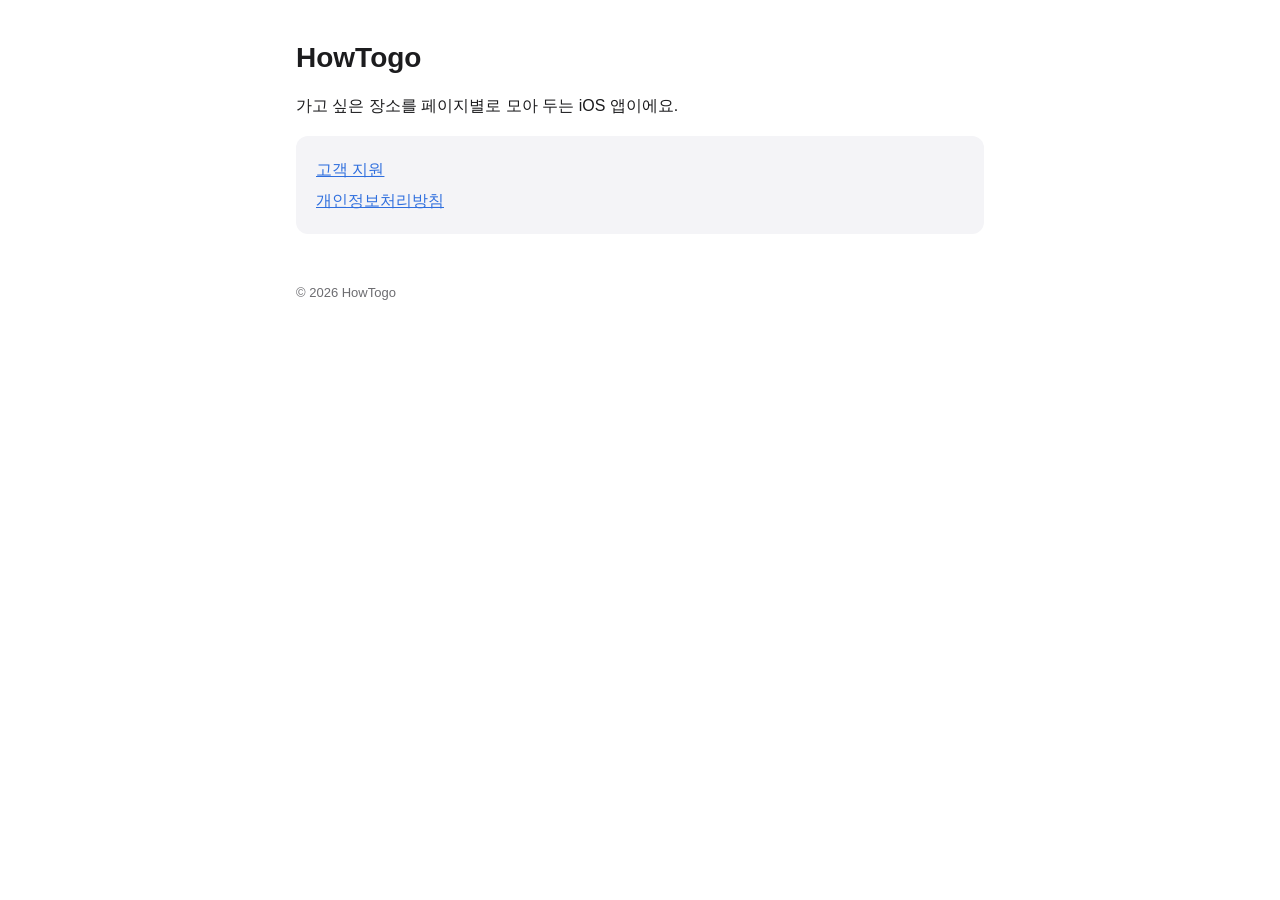
==== index.html @ bf5a537c "개인정보처리방침과 고객 지원 페이지 추가 Co-Authored-By: Claude Opus 5.5 <noreply@anthropic.com>" ====
<!doctype html>
<html lang="ko">
<head>
<meta charset="utf-8">
<meta name="viewport" content="width=device-width, initial-scale=1">
<title>HowTogo</title>
<meta name="description" content="가고 싶은 장소를 페이지별로 모아 두는 iOS 앱">
<link rel="stylesheet" href="style.css">
</head>
<body>
<main>
<h1>HowTogo</h1>
<p>가고 싶은 장소를 페이지별로 모아 두는 iOS 앱이에요.</p>
<div class="card">
  <p><a href="support/">고객 지원</a></p>
  <p><a href="privacy/">개인정보처리방침</a></p>
</div>
<footer>© 2026 HowTogo</footer>
</main>
</body>
</html>
---- style.css ----
:root {
  --bg: #ffffff;
  --text: #1c1c1e;
  --muted: #6c6c70;
  --line: #e5e5ea;
  --soft: #f4f4f7;
  --accent: #2f6fde;
  color-scheme: light dark;
}

@media (prefers-color-scheme: dark) {
  :root {
    --bg: #121214;
    --text: #f2f2f7;
    --muted: #a1a1a8;
    --line: #2c2c30;
    --soft: #1c1c1f;
    --accent: #7aa7ff;
  }
}

* { box-sizing: border-box; }

body {
  margin: 0;
  background: var(--bg);
  color: var(--text);
  font-family: -apple-system, BlinkMacSystemFont, "Apple SD Gothic Neo", "Noto Sans KR", "Hiragino Sans", sans-serif;
  font-size: 16px;
  line-height: 1.7;
  word-break: keep-all;
  overflow-wrap: break-word;
  -webkit-text-size-adjust: 100%;
}

main {
  max-width: 720px;
  margin: 0 auto;
  padding: 40px 16px 64px;
}

nav {
  display: flex;
  gap: 16px;
  font-size: 14px;
  margin-bottom: 32px;
}

nav a { color: var(--muted); text-decoration: none; }
nav a[aria-current="page"] { color: var(--text); font-weight: 600; }

h1 { font-size: 28px; line-height: 1.3; margin: 0 0 8px; }
h2 { font-size: 20px; margin: 40px 0 8px; padding-top: 8px; }
h3 { font-size: 17px; margin: 28px 0 4px; }

.meta { color: var(--muted); font-size: 14px; margin: 0 0 24px; }

a { color: var(--accent); }

ul { padding-left: 20px; }
li { margin: 4px 0; }

.table-wrap { overflow-x: auto; margin: 12px 0; }

table {
  width: 100%;
  border-collapse: collapse;
  font-size: 15px;
}

th, td {
  text-align: left;
  vertical-align: top;
  padding: 10px 12px;
  border-bottom: 1px solid var(--line);
}

th { background: var(--soft); font-weight: 600; white-space: nowrap; }

.card {
  background: var(--soft);
  border-radius: 12px;
  padding: 16px 20px;
  margin: 16px 0;
}

.card p { margin: 4px 0; }

hr { border: none; border-top: 1px solid var(--line); margin: 56px 0 8px; }

footer { color: var(--muted); font-size: 13px; margin-top: 48px; }
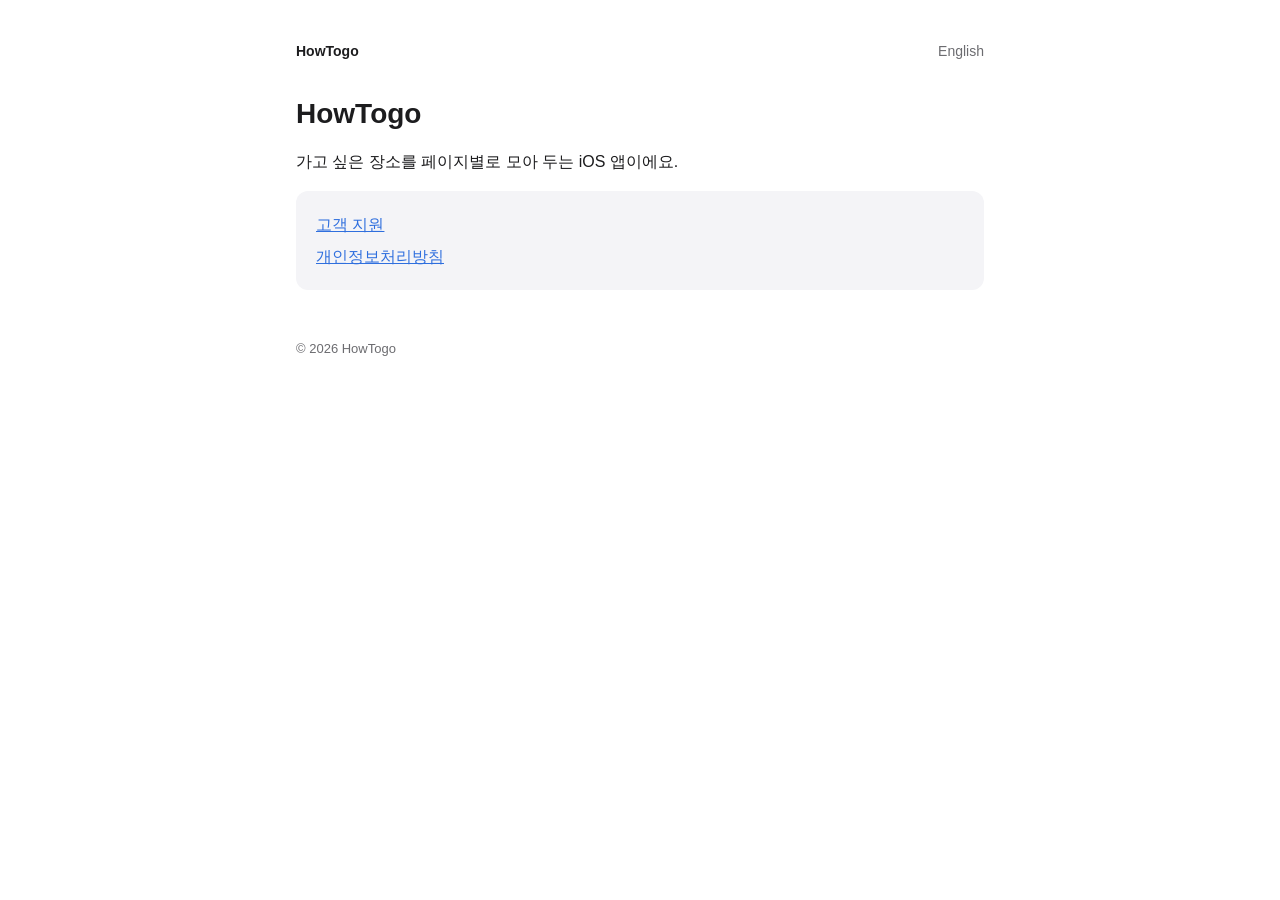
==== commit 709a2d75: "영어 개인정보처리방침·고객 지원 페이지 추가 - en/, en/privacy/, en/support/ 에 영어 전체 페이지 - 한국어 페이지 위쪽에 English 전환 링크, 맨 " ====
--- a/index.html
+++ b/index.html
@@ -5,10 +5,15 @@
 <meta name="viewport" content="width=device-width, initial-scale=1">
 <title>HowTogo</title>
 <meta name="description" content="가고 싶은 장소를 페이지별로 모아 두는 iOS 앱">
+<link rel="alternate" hreflang="en" href="https://jedjoo21-boom.github.io/HowTogo/en/">
 <link rel="stylesheet" href="style.css">
 </head>
 <body>
 <main>
+<nav>
+  <a href="./" aria-current="page">HowTogo</a>
+  <a class="lang" href="en/" hreflang="en" lang="en">English</a>
+</nav>
 <h1>HowTogo</h1>
 <p>가고 싶은 장소를 페이지별로 모아 두는 iOS 앱이에요.</p>
 <div class="card">
--- a/style.css
+++ b/style.css
@@ -89,3 +89,5 @@
 hr { border: none; border-top: 1px solid var(--line); margin: 56px 0 8px; }
 
 footer { color: var(--muted); font-size: 13px; margin-top: 48px; }
+
+nav .lang { margin-left: auto; }
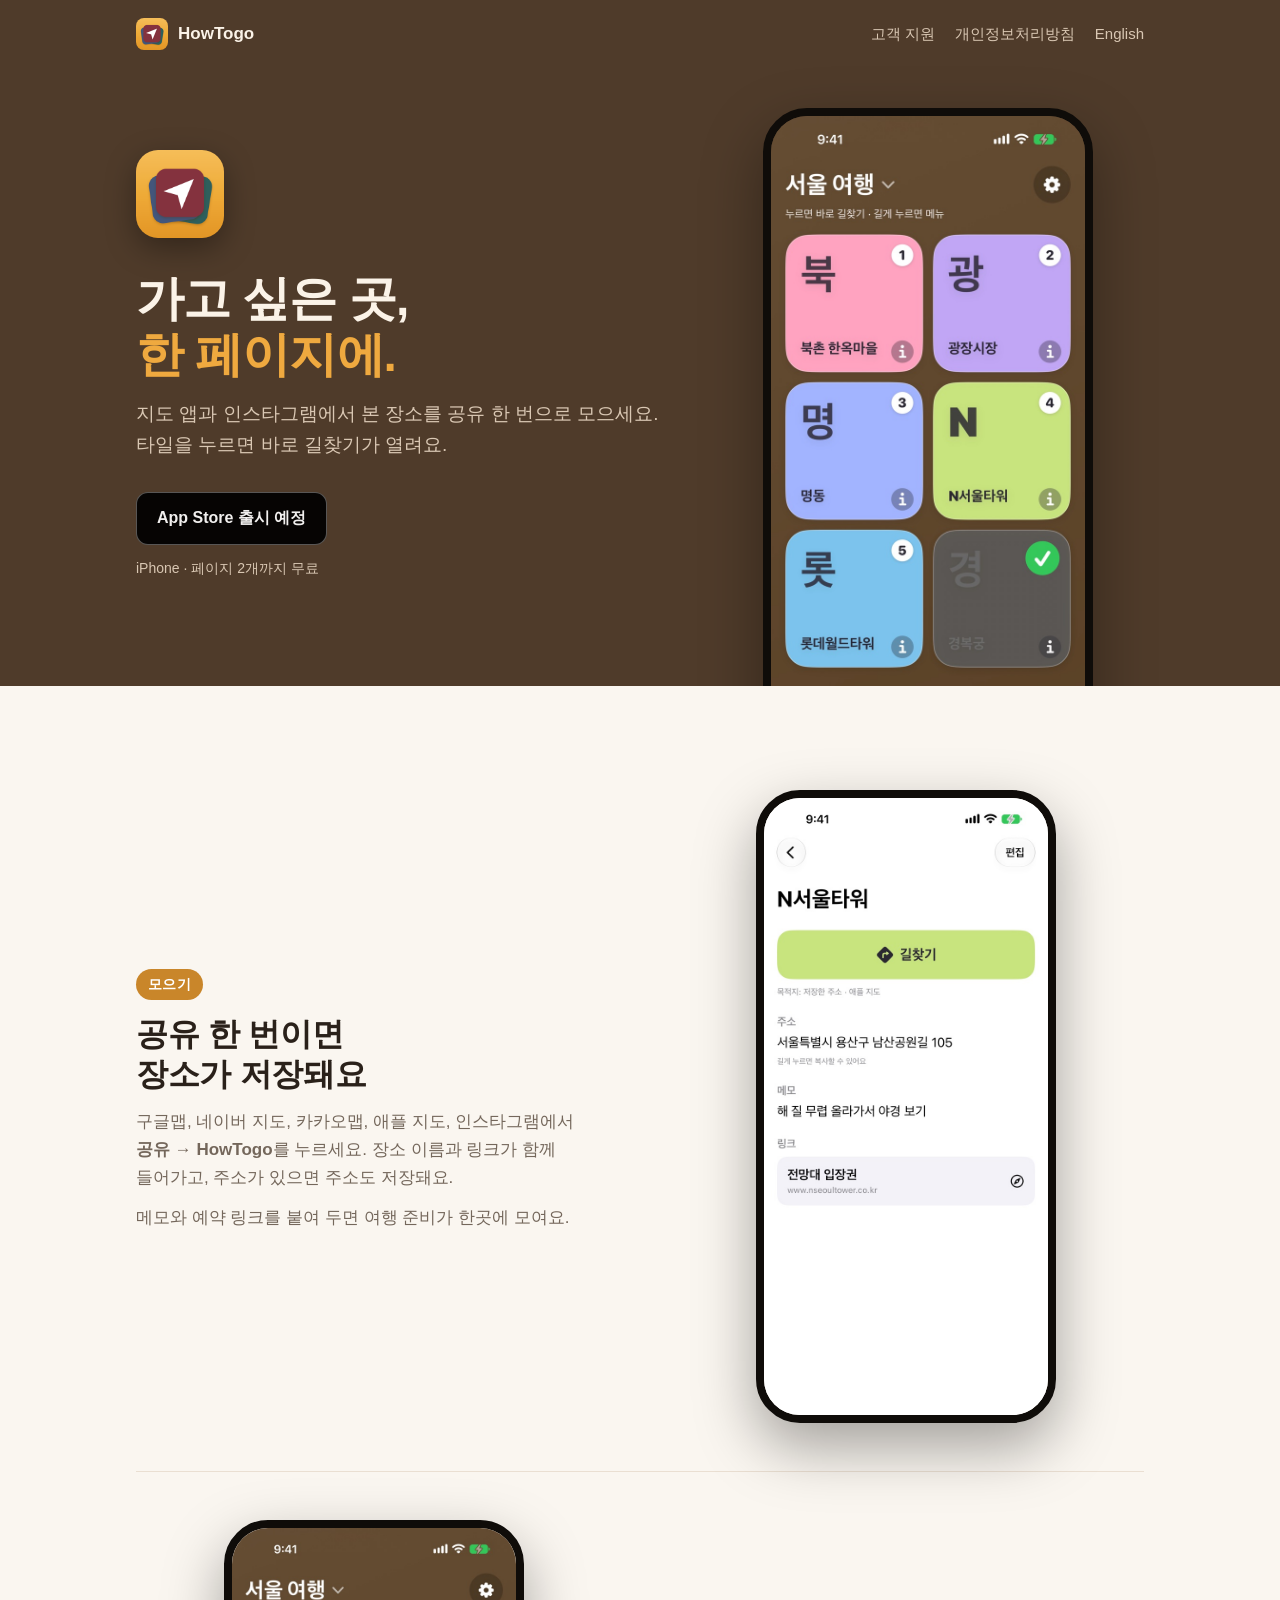
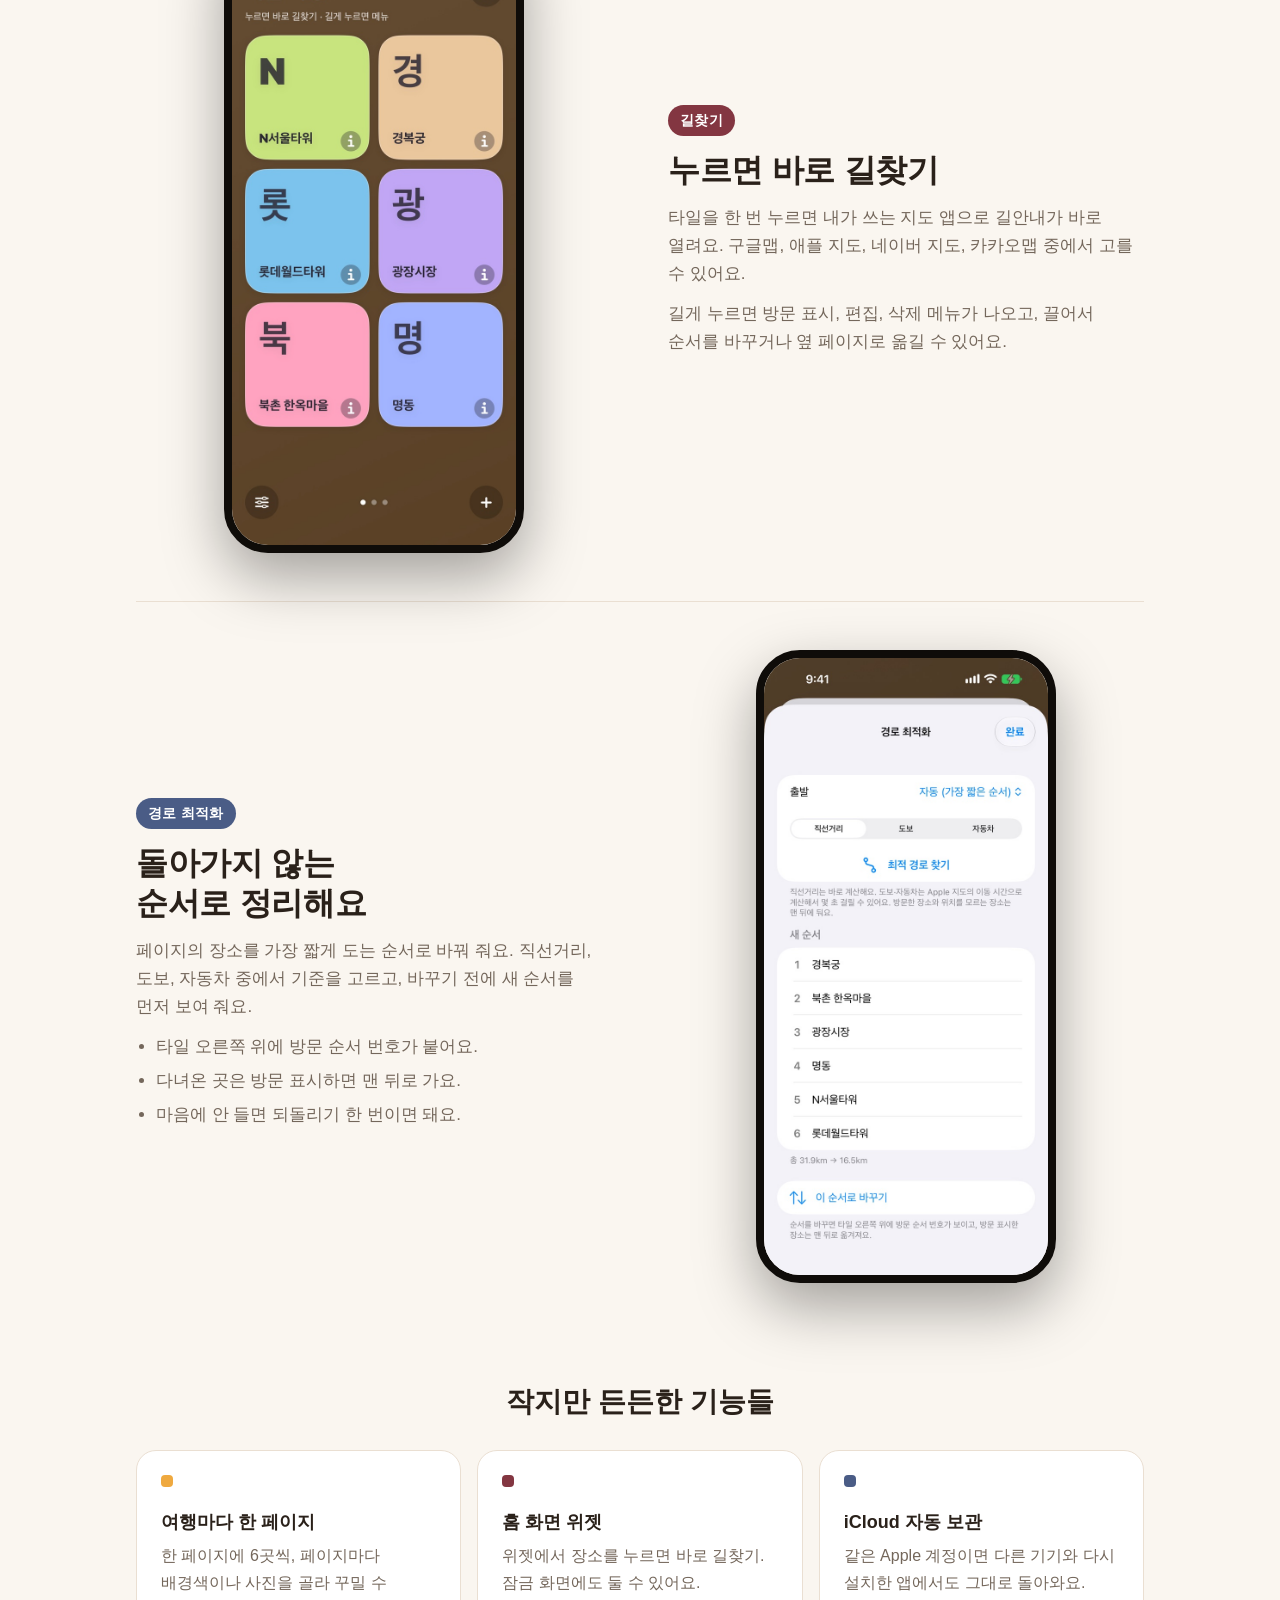
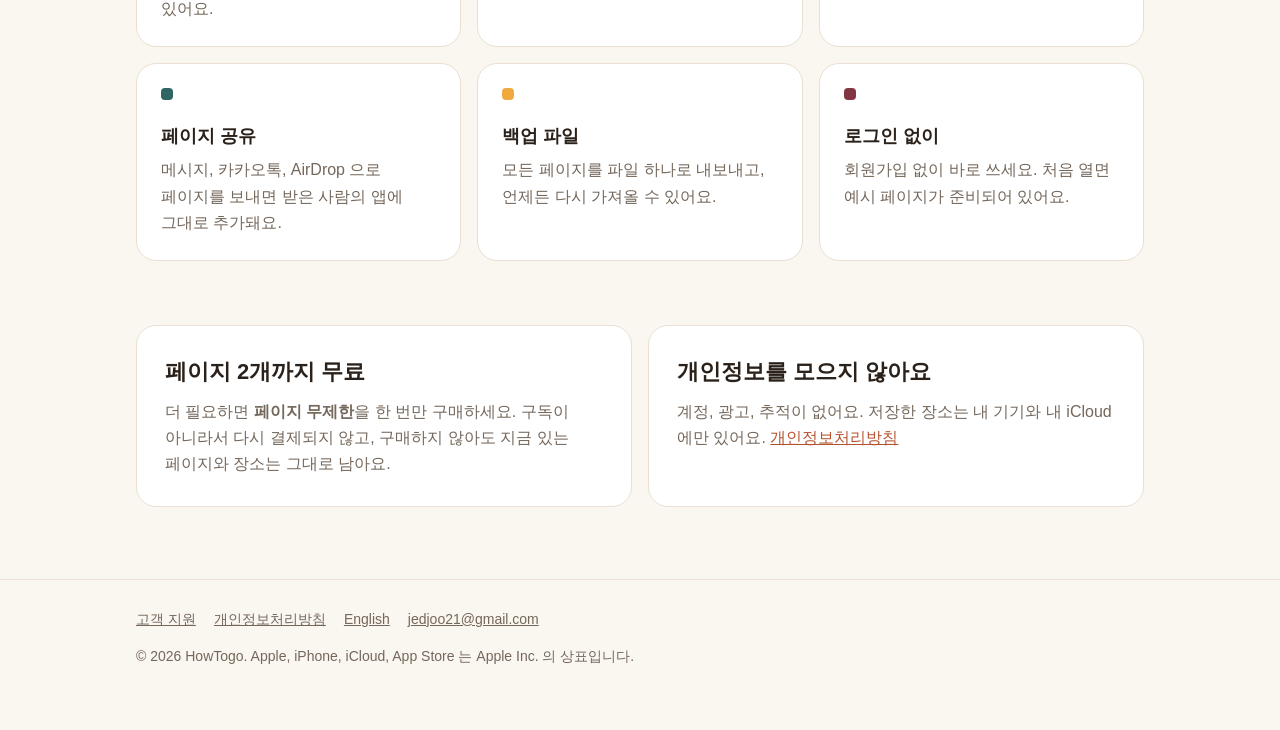
==== commit 9a80ad80: "제품 소개 페이지 추가 (한국어·영어) - 첫 화면(index.html, en/index.html)을 소개 페이지로: 주요 기능 3가지, 작은 기능 6개, 가격·개인정보 - 소개 " ====
--- a/index.html
+++ b/index.html
@@ -3,24 +3,152 @@
 <head>
 <meta charset="utf-8">
 <meta name="viewport" content="width=device-width, initial-scale=1">
-<title>HowTogo</title>
-<meta name="description" content="가고 싶은 장소를 페이지별로 모아 두는 iOS 앱">
+<title>HowTogo — 가고 싶은 곳을 한 페이지에</title>
+<meta name="description" content="지도 앱과 인스타그램에서 본 장소를 공유 한 번으로 모으고, 타일을 누르면 바로 길찾기가 열리는 iOS 앱.">
 <link rel="alternate" hreflang="en" href="https://jedjoo21-boom.github.io/HowTogo/en/">
-<link rel="stylesheet" href="style.css">
+<link rel="alternate" hreflang="ko" href="https://jedjoo21-boom.github.io/HowTogo/">
+<link rel="icon" type="image/png" href="assets/favicon.png">
+<link rel="apple-touch-icon" href="assets/apple-touch-icon.png">
+<meta property="og:type" content="website">
+<meta property="og:site_name" content="HowTogo">
+<meta property="og:title" content="HowTogo — 가고 싶은 곳을 한 페이지에">
+<meta property="og:description" content="공유 한 번으로 장소를 모으고, 누르면 바로 길찾기.">
+<meta property="og:url" content="https://jedjoo21-boom.github.io/HowTogo/">
+<meta property="og:image" content="https://jedjoo21-boom.github.io/HowTogo/assets/icon-512.png">
+<meta property="og:locale" content="ko_KR">
+<meta name="twitter:card" content="summary">
+<!-- 출시 후 App Store 의 앱 ID 를 넣으면 아이폰 사파리 위쪽에 앱 배너가 뜬다: <meta name="apple-itunes-app" content="app-id=앱ID"> -->
+<link rel="stylesheet" href="landing.css">
 </head>
 <body>
+
+<header class="hero">
+  <div class="wrap">
+    <nav class="topbar" aria-label="사이트">
+      <a class="brand" href="./"><img src="assets/favicon.png" alt="" width="32" height="32">HowTogo</a>
+      <a class="hide-narrow" href="support/">고객 지원</a>
+      <a class="hide-narrow" href="privacy/">개인정보처리방침</a>
+      <a href="en/" hreflang="en" lang="en">English</a>
+    </nav>
+
+    <div class="hero-grid">
+      <div class="hero-copy">
+        <img class="hero-icon" src="assets/icon-512.png" alt="HowTogo 앱 아이콘" width="88" height="88">
+        <h1>가고 싶은 곳,<br><span class="accent">한 페이지에.</span></h1>
+        <p class="lead">지도 앱과 인스타그램에서 본 장소를 공유 한 번으로 모으세요. 타일을 누르면 바로 길찾기가 열려요.</p>
+        <!-- 출시 후: Apple 의 공식 "App Store 에서 다운로드" 배지로 바꾸고 href 에 앱 주소를 넣는다 -->
+        <a class="store-badge" aria-disabled="true">App Store 출시 예정</a>
+        <p class="hero-note">iPhone · 페이지 2개까지 무료</p>
+      </div>
+      <div class="hero-shot">
+        <img class="phone" src="assets/ko/visit-order.jpg" alt="서울 여행 페이지. 북촌 한옥마을, 광장시장, 명동, N서울타워, 롯데월드타워 타일에 방문 순서 번호가 붙어 있고, 다녀온 경복궁은 회색으로 맨 뒤에 있다" width="660" height="1434">
+      </div>
+    </div>
+  </div>
+</header>
+
 <main>
-<nav>
-  <a href="./" aria-current="page">HowTogo</a>
-  <a class="lang" href="en/" hreflang="en" lang="en">English</a>
-</nav>
-<h1>HowTogo</h1>
-<p>가고 싶은 장소를 페이지별로 모아 두는 iOS 앱이에요.</p>
-<div class="card">
-  <p><a href="support/">고객 지원</a></p>
-  <p><a href="privacy/">개인정보처리방침</a></p>
-</div>
-<footer>© 2026 HowTogo</footer>
+  <section class="features wrap" aria-label="주요 기능">
+    <article class="feature">
+      <div class="feature-copy">
+        <span class="kicker amber">모으기</span>
+        <h2>공유 한 번이면<br>장소가 저장돼요</h2>
+        <p>구글맵, 네이버 지도, 카카오맵, 애플 지도, 인스타그램에서 <strong>공유 → HowTogo</strong>를 누르세요. 장소 이름과 링크가 함께 들어가고, 주소가 있으면 주소도 저장돼요.</p>
+        <p>메모와 예약 링크를 붙여 두면 여행 준비가 한곳에 모여요.</p>
+      </div>
+      <div class="feature-shot">
+        <img class="phone" src="assets/ko/place-details.jpg" alt="N서울타워 장소 정보 화면. 길찾기 버튼, 주소, 메모, 전망대 입장권 링크가 보인다" width="660" height="1434" loading="lazy">
+      </div>
+    </article>
+
+    <article class="feature flip">
+      <div class="feature-copy">
+        <span class="kicker wine">길찾기</span>
+        <h2>누르면 바로 길찾기</h2>
+        <p>타일을 한 번 누르면 내가 쓰는 지도 앱으로 길안내가 바로 열려요. 구글맵, 애플 지도, 네이버 지도, 카카오맵 중에서 고를 수 있어요.</p>
+        <p>길게 누르면 방문 표시, 편집, 삭제 메뉴가 나오고, 끌어서 순서를 바꾸거나 옆 페이지로 옮길 수 있어요.</p>
+      </div>
+      <div class="feature-shot">
+        <img class="phone" src="assets/ko/page.jpg" alt="서울 여행 페이지. N서울타워, 경복궁, 롯데월드타워, 광장시장, 북촌 한옥마을, 명동이 색깔 타일로 놓여 있다" width="660" height="1434" loading="lazy">
+      </div>
+    </article>
+
+    <article class="feature">
+      <div class="feature-copy">
+        <span class="kicker slate">경로 최적화</span>
+        <h2>돌아가지 않는<br>순서로 정리해요</h2>
+        <p>페이지의 장소를 가장 짧게 도는 순서로 바꿔 줘요. 직선거리, 도보, 자동차 중에서 기준을 고르고, 바꾸기 전에 새 순서를 먼저 보여 줘요.</p>
+        <ul>
+          <li>타일 오른쪽 위에 방문 순서 번호가 붙어요.</li>
+          <li>다녀온 곳은 방문 표시하면 맨 뒤로 가요.</li>
+          <li>마음에 안 들면 되돌리기 한 번이면 돼요.</li>
+        </ul>
+      </div>
+      <div class="feature-shot">
+        <img class="phone" src="assets/ko/optimize-route.jpg" alt="경로 최적화 화면. 새 순서로 바꾸면 총 이동 거리가 31.9km에서 16.5km로 줄어든다" width="660" height="1434" loading="lazy">
+      </div>
+    </article>
+  </section>
+
+  <section class="extras wrap" aria-labelledby="extras-title">
+    <h2 id="extras-title">작지만 든든한 기능들</h2>
+    <div class="extras-grid">
+      <div class="card">
+        <span class="dot" style="background: var(--amber)"></span>
+        <h3>여행마다 한 페이지</h3>
+        <p>한 페이지에 6곳씩, 페이지마다 배경색이나 사진을 골라 꾸밀 수 있어요.</p>
+      </div>
+      <div class="card">
+        <span class="dot" style="background: var(--wine)"></span>
+        <h3>홈 화면 위젯</h3>
+        <p>위젯에서 장소를 누르면 바로 길찾기. 잠금 화면에도 둘 수 있어요.</p>
+      </div>
+      <div class="card">
+        <span class="dot" style="background: var(--slate)"></span>
+        <h3>iCloud 자동 보관</h3>
+        <p>같은 Apple 계정이면 다른 기기와 다시 설치한 앱에서도 그대로 돌아와요.</p>
+      </div>
+      <div class="card">
+        <span class="dot" style="background: var(--teal)"></span>
+        <h3>페이지 공유</h3>
+        <p>메시지, 카카오톡, AirDrop 으로 페이지를 보내면 받은 사람의 앱에 그대로 추가돼요.</p>
+      </div>
+      <div class="card">
+        <span class="dot" style="background: var(--amber)"></span>
+        <h3>백업 파일</h3>
+        <p>모든 페이지를 파일 하나로 내보내고, 언제든 다시 가져올 수 있어요.</p>
+      </div>
+      <div class="card">
+        <span class="dot" style="background: var(--wine)"></span>
+        <h3>로그인 없이</h3>
+        <p>회원가입 없이 바로 쓰세요. 처음 열면 예시 페이지가 준비되어 있어요.</p>
+      </div>
+    </div>
+  </section>
+
+  <section class="plans wrap" aria-label="가격과 개인정보">
+    <div class="card">
+      <h3>페이지 2개까지 무료</h3>
+      <p>더 필요하면 <strong>페이지 무제한</strong>을 한 번만 구매하세요. 구독이 아니라서 다시 결제되지 않고, 구매하지 않아도 지금 있는 페이지와 장소는 그대로 남아요.</p>
+    </div>
+    <div class="card">
+      <h3>개인정보를 모으지 않아요</h3>
+      <p>계정, 광고, 추적이 없어요. 저장한 장소는 내 기기와 내 iCloud 에만 있어요. <a href="privacy/">개인정보처리방침</a></p>
+    </div>
+  </section>
 </main>
+
+<footer>
+  <div class="wrap">
+    <nav aria-label="바닥글">
+      <a href="support/">고객 지원</a>
+      <a href="privacy/">개인정보처리방침</a>
+      <a href="en/" hreflang="en" lang="en">English</a>
+      <a href="mailto:jedjoo21@gmail.com">jedjoo21@gmail.com</a>
+    </nav>
+    <p>© 2026 HowTogo. Apple, iPhone, iCloud, App Store 는 Apple Inc. 의 상표입니다.</p>
+  </div>
+</footer>
+
 </body>
 </html>
--- a/landing.css
+++ b/landing.css
@@ -0,0 +1,272 @@
+/* HowTogo 제품 소개 페이지 (index.html, en/index.html) 전용. 개인정보·지원 페이지는 style.css 를 쓴다. */
+:root {
+  --bg: #faf6f0;
+  --surface: #ffffff;
+  --text: #2a211a;
+  --muted: #74675b;
+  --line: #eadfd2;
+  --hero-bg: #4f3b2a;
+  --hero-text: #fbf3e8;
+  --hero-muted: #d9c7b3;
+  --amber: #efa93f;
+  --wine: #833641;
+  --slate: #4a5c86;
+  --teal: #2f6563;
+  --accent: #b5532f;
+  --badge-bg: #1c1712;
+  --badge-text: #ffffff;
+  color-scheme: light dark;
+}
+
+@media (prefers-color-scheme: dark) {
+  :root {
+    --bg: #17120e;
+    --surface: #221b15;
+    --text: #f4ece2;
+    --muted: #b5a797;
+    --line: #362b22;
+    --hero-bg: #2d2118;
+    --hero-text: #fbf3e8;
+    --hero-muted: #cdb9a3;
+    --accent: #f0a66f;
+    --badge-bg: #fbf3e8;
+    --badge-text: #1c1712;
+  }
+}
+
+* { box-sizing: border-box; }
+
+body {
+  margin: 0;
+  background: var(--bg);
+  color: var(--text);
+  font-family: -apple-system, BlinkMacSystemFont, "Apple SD Gothic Neo", "Noto Sans KR", "Hiragino Sans", sans-serif;
+  font-size: 17px;
+  line-height: 1.65;
+  word-break: keep-all;
+  overflow-wrap: break-word;
+  -webkit-text-size-adjust: 100%;
+}
+
+a { color: var(--accent); }
+
+.wrap {
+  max-width: 1040px;
+  margin: 0 auto;
+  padding: 0 16px;
+}
+
+/* 머리 */
+.hero {
+  background: var(--hero-bg);
+  color: var(--hero-text);
+  overflow: hidden;
+}
+
+.topbar {
+  display: flex;
+  align-items: center;
+  gap: 20px;
+  padding: 18px 0;
+  font-size: 15px;
+}
+
+.topbar .brand {
+  display: flex;
+  align-items: center;
+  gap: 10px;
+  color: var(--hero-text);
+  text-decoration: none;
+  font-weight: 700;
+  font-size: 17px;
+  margin-right: auto;
+}
+
+.topbar .brand img { width: 32px; height: 32px; border-radius: 8px; }
+.topbar a { color: var(--hero-muted); text-decoration: none; }
+.topbar a:hover { color: var(--hero-text); }
+
+.hero-grid {
+  display: grid;
+  grid-template-columns: 1.1fr 0.9fr;
+  gap: 48px;
+  align-items: center;
+  padding: 40px 0 0;
+}
+
+.hero-copy { padding-bottom: 64px; }
+
+.hero-icon {
+  width: 88px;
+  height: 88px;
+  border-radius: 22px;
+  box-shadow: 0 10px 30px rgba(0, 0, 0, 0.35);
+  margin-bottom: 24px;
+}
+
+.hero h1, .feature h2 { text-wrap: balance; }
+
+.hero h1 {
+  font-size: 48px;
+  line-height: 1.15;
+  letter-spacing: -0.02em;
+  margin: 0 0 16px;
+}
+
+.hero h1 .accent { color: var(--amber); }
+
+.hero .lead {
+  font-size: 19px;
+  color: var(--hero-muted);
+  margin: 0 0 32px;
+  max-width: 30em;
+}
+
+.store-badge {
+  display: inline-flex;
+  align-items: center;
+  gap: 10px;
+  padding: 12px 20px;
+  border-radius: 12px;
+  background: #000;
+  color: #fff;
+  border: 1px solid rgba(255, 255, 255, 0.35);
+  text-decoration: none;
+  font-weight: 600;
+  font-size: 16px;
+}
+
+.store-badge svg { width: 20px; height: 20px; fill: currentColor; }
+.store-badge[aria-disabled="true"] { cursor: default; opacity: 0.92; }
+
+.hero-note { font-size: 14px; color: var(--hero-muted); margin: 12px 0 0; }
+
+.hero-shot {
+  align-self: end;
+  justify-self: center;
+  width: min(100%, 330px);
+  margin-bottom: -120px;
+}
+
+/* 휴대폰 화면 */
+.phone {
+  display: block;
+  width: 100%;
+  height: auto;
+  border-radius: 44px;
+  border: 8px solid #0f0c09;
+  box-shadow: 0 24px 60px rgba(0, 0, 0, 0.35);
+  background: #0f0c09;
+}
+
+/* 기능 */
+.features { padding-top: 56px; padding-bottom: 24px; }
+
+.feature {
+  display: grid;
+  grid-template-columns: 1fr 1fr;
+  gap: 56px;
+  align-items: center;
+  padding: 48px 0;
+}
+
+.feature + .feature { border-top: 1px solid var(--line); }
+.feature.flip .feature-copy { order: 2; }
+
+.feature-shot { justify-self: center; width: min(100%, 300px); }
+
+.feature .kicker {
+  display: inline-block;
+  font-size: 14px;
+  font-weight: 700;
+  letter-spacing: 0.02em;
+  padding: 4px 12px;
+  border-radius: 999px;
+  color: #fff;
+  margin-bottom: 14px;
+}
+
+.kicker.amber { background: #c9862a; }
+.kicker.wine { background: var(--wine); }
+.kicker.slate { background: var(--slate); }
+.kicker.teal { background: var(--teal); }
+
+.feature h2 {
+  font-size: 32px;
+  line-height: 1.25;
+  letter-spacing: -0.01em;
+  margin: 0 0 14px;
+}
+
+.feature p { color: var(--muted); margin: 0 0 12px; }
+
+.feature ul { padding-left: 20px; margin: 12px 0 0; color: var(--muted); }
+.feature li { margin: 6px 0; }
+
+/* 작은 장점들 */
+.extras { padding-top: 24px; padding-bottom: 64px; }
+
+.extras h2 { font-size: 28px; margin: 0 0 24px; text-align: center; }
+
+.extras-grid {
+  display: grid;
+  grid-template-columns: repeat(3, 1fr);
+  gap: 16px;
+}
+
+.card {
+  background: var(--surface);
+  border: 1px solid var(--line);
+  border-radius: 20px;
+  padding: 24px;
+}
+
+.card h3 { font-size: 18px; margin: 0 0 6px; }
+.card p { color: var(--muted); margin: 0; font-size: 16px; }
+
+.card .dot {
+  display: inline-block;
+  width: 12px;
+  height: 12px;
+  border-radius: 4px;
+  margin-bottom: 12px;
+}
+
+/* 가격·개인정보 */
+.plans {
+  display: grid;
+  grid-template-columns: 1fr 1fr;
+  gap: 16px;
+  padding-bottom: 72px;
+}
+
+.plans .card { padding: 28px; }
+.plans h3 { font-size: 22px; margin-bottom: 8px; }
+
+/* 꼬리 */
+footer {
+  border-top: 1px solid var(--line);
+  padding: 28px 0 48px;
+  color: var(--muted);
+  font-size: 14px;
+}
+
+footer nav { display: flex; flex-wrap: wrap; gap: 18px; margin-bottom: 10px; }
+footer a { color: var(--muted); }
+
+/* 좁은 화면 */
+@media (max-width: 820px) {
+  .hero-grid { grid-template-columns: 1fr; gap: 0; padding-top: 24px; }
+  .hero-copy { padding-bottom: 40px; }
+  .hero h1 { font-size: 36px; }
+  .hero .lead { font-size: 17px; }
+  .hero-shot { width: min(78%, 300px); margin-bottom: -96px; }
+  .features { padding-top: 32px; }
+  .feature { grid-template-columns: 1fr; gap: 28px; padding: 40px 0; }
+  .feature.flip .feature-copy { order: 0; }
+  .feature h2 { font-size: 26px; }
+  .feature-shot { width: min(78%, 280px); }
+  .extras-grid, .plans { grid-template-columns: 1fr; }
+  .topbar { gap: 14px; font-size: 14px; }
+  .topbar .hide-narrow { display: none; }
+}
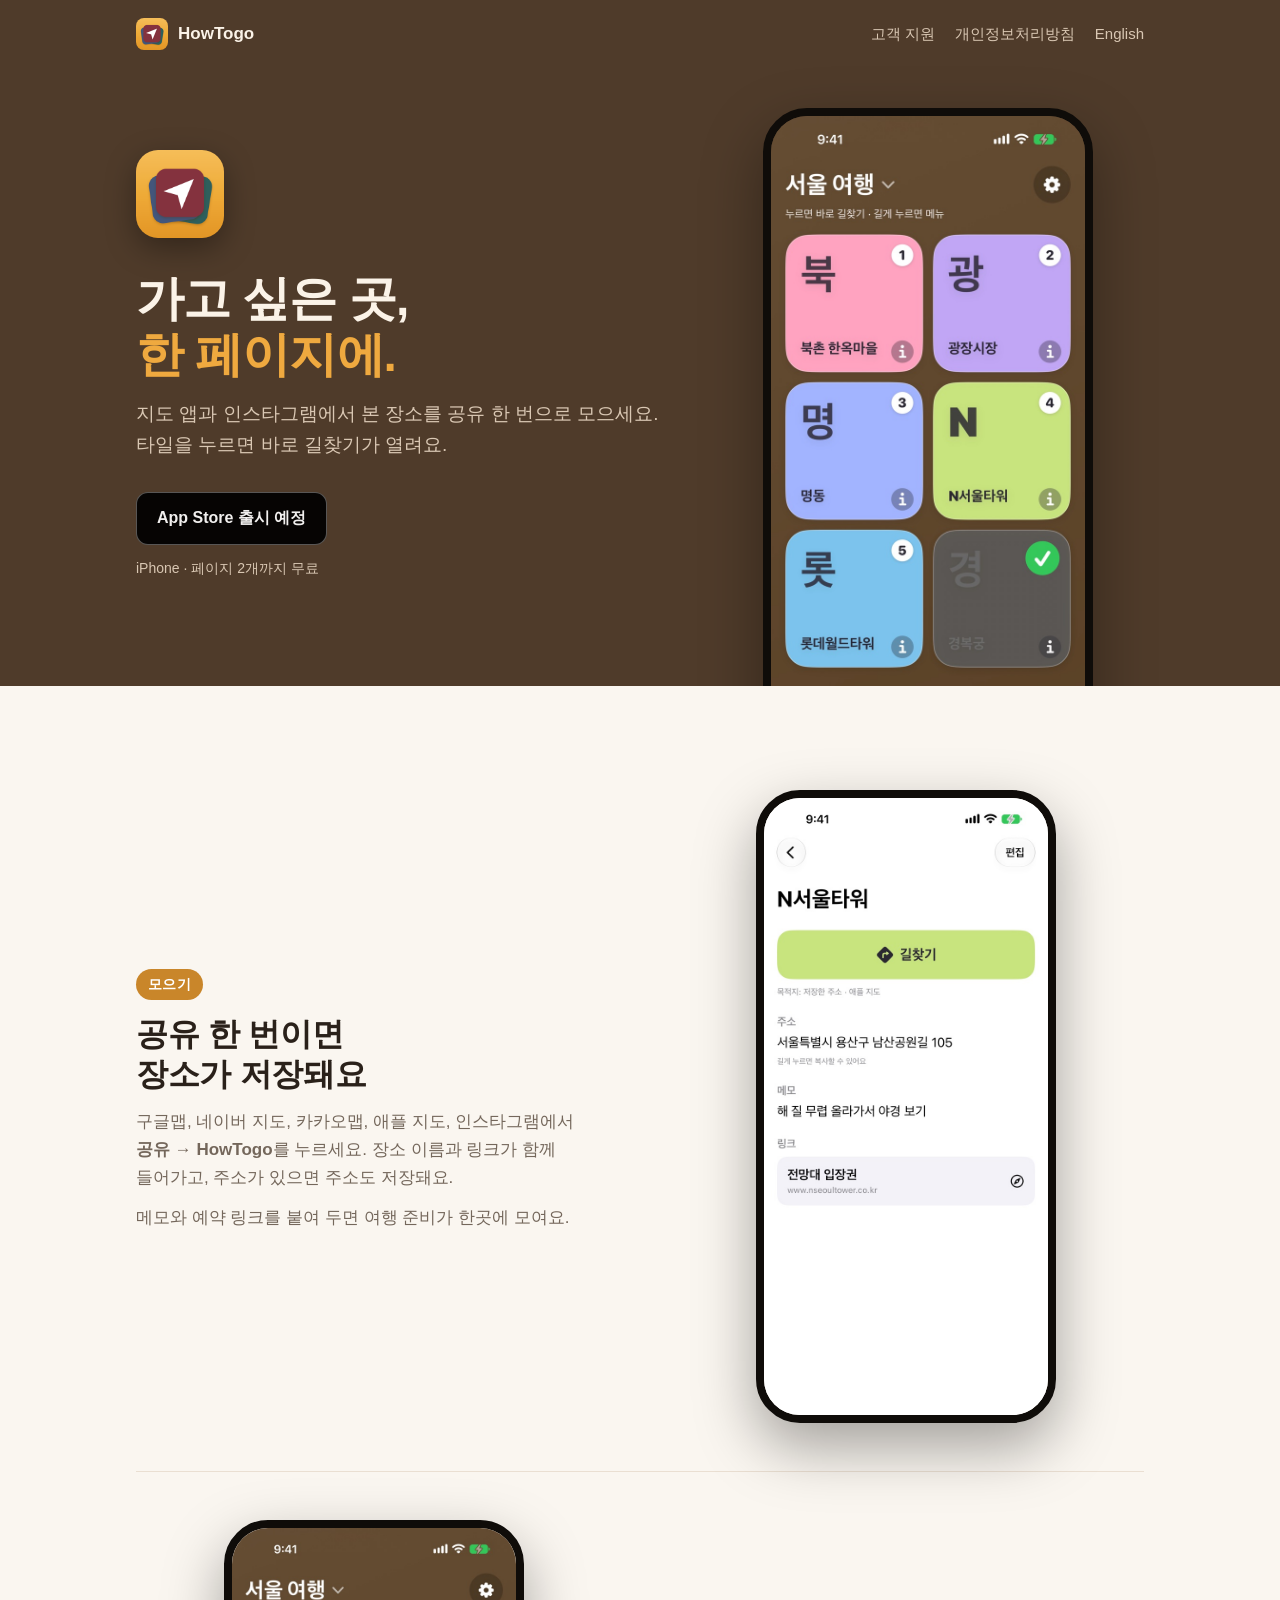
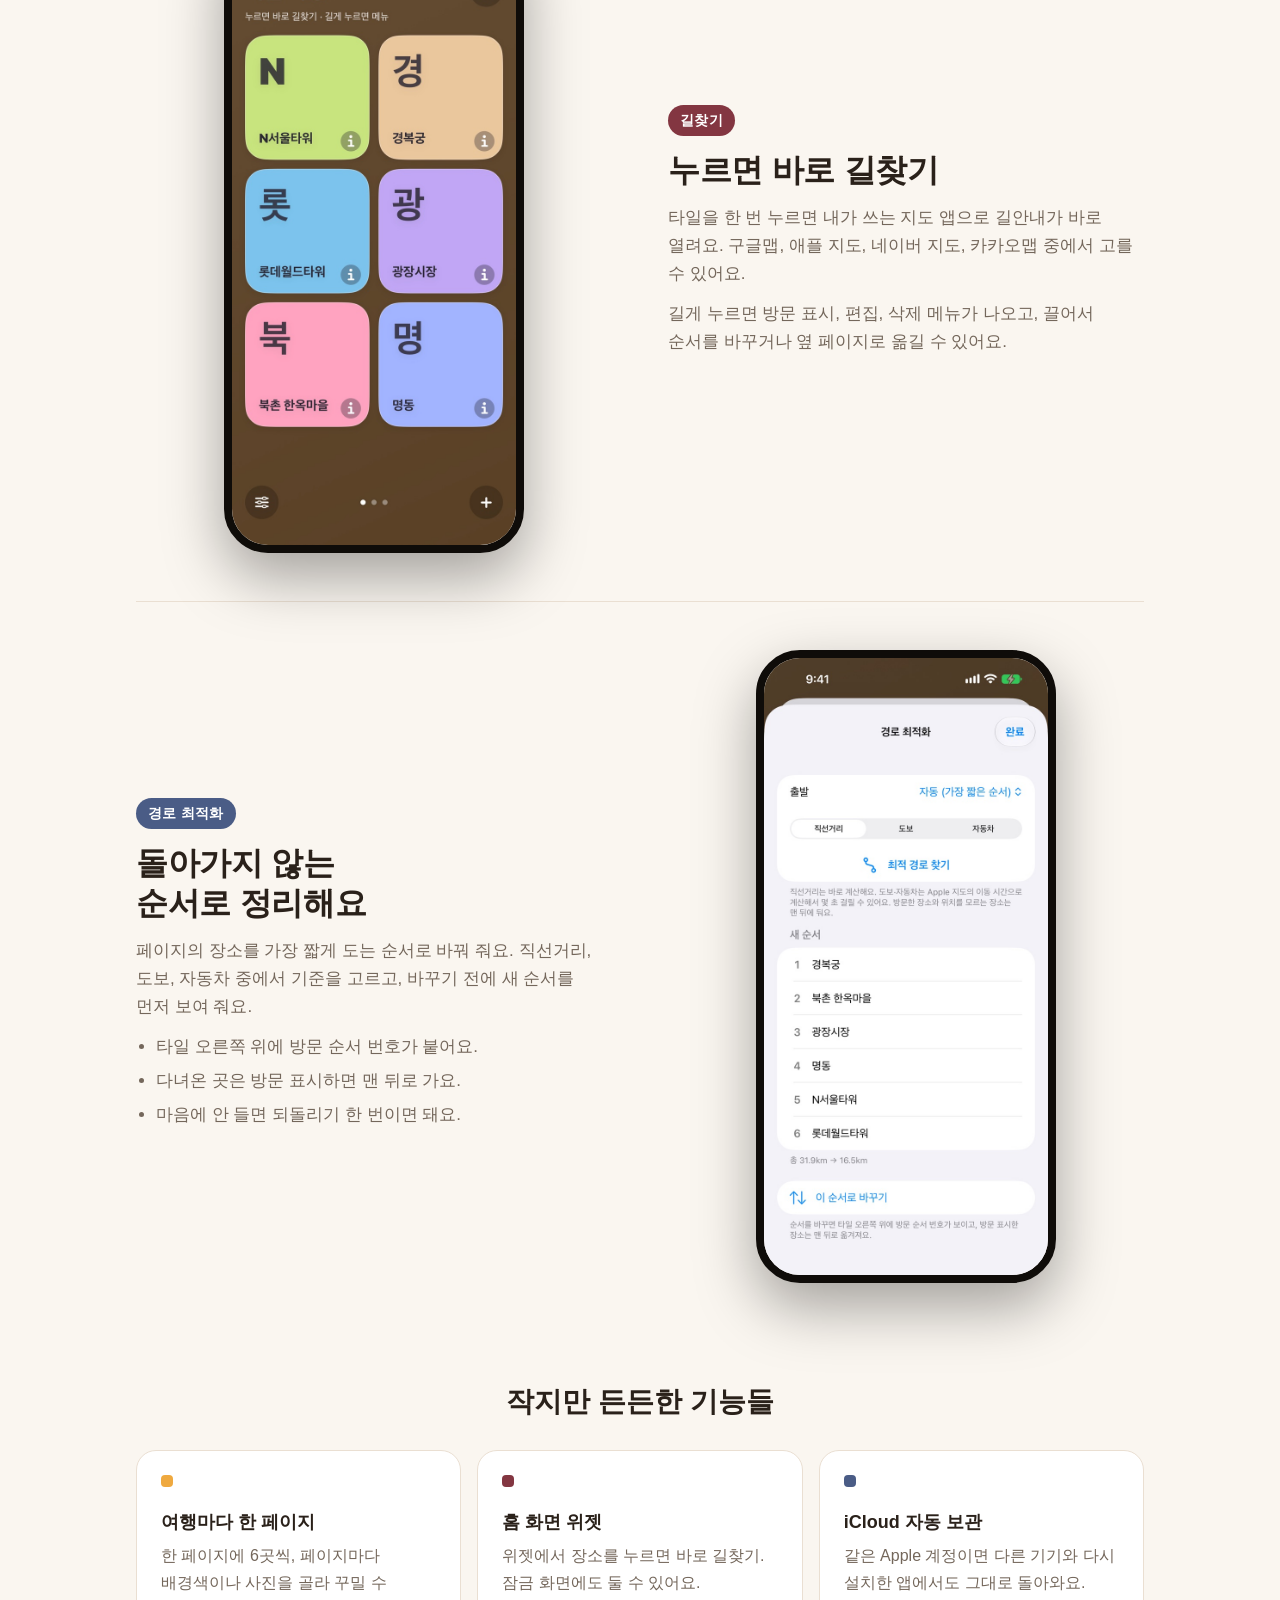
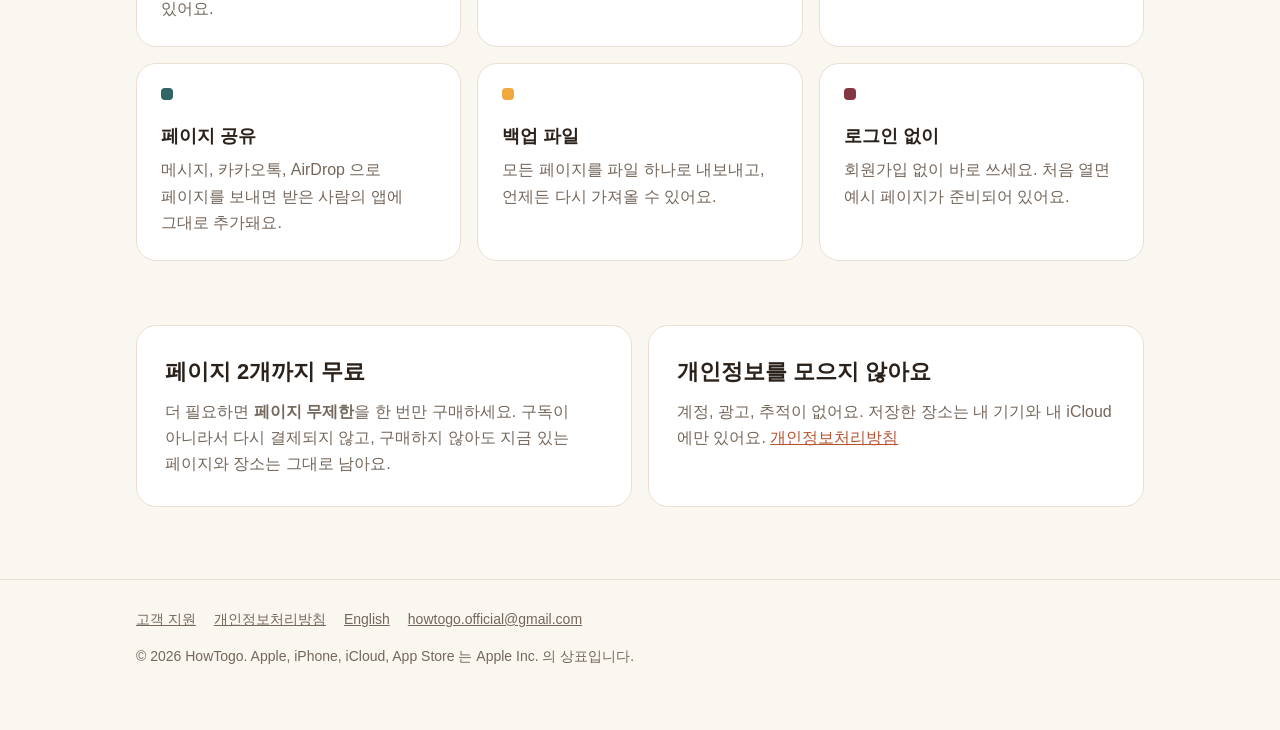
==== commit 97176bd2: "문의 이메일을 howtogo.official@gmail.com 으로 변경 Co-Authored-By: Claude Opus 5.5 <noreply@anthropic.com>" ====
--- a/index.html
+++ b/index.html
@@ -144,7 +144,7 @@
       <a href="support/">고객 지원</a>
       <a href="privacy/">개인정보처리방침</a>
       <a href="en/" hreflang="en" lang="en">English</a>
-      <a href="mailto:jedjoo21@gmail.com">jedjoo21@gmail.com</a>
+      <a href="mailto:howtogo.official@gmail.com">howtogo.official@gmail.com</a>
     </nav>
     <p>© 2026 HowTogo. Apple, iPhone, iCloud, App Store 는 Apple Inc. 의 상표입니다.</p>
   </div>
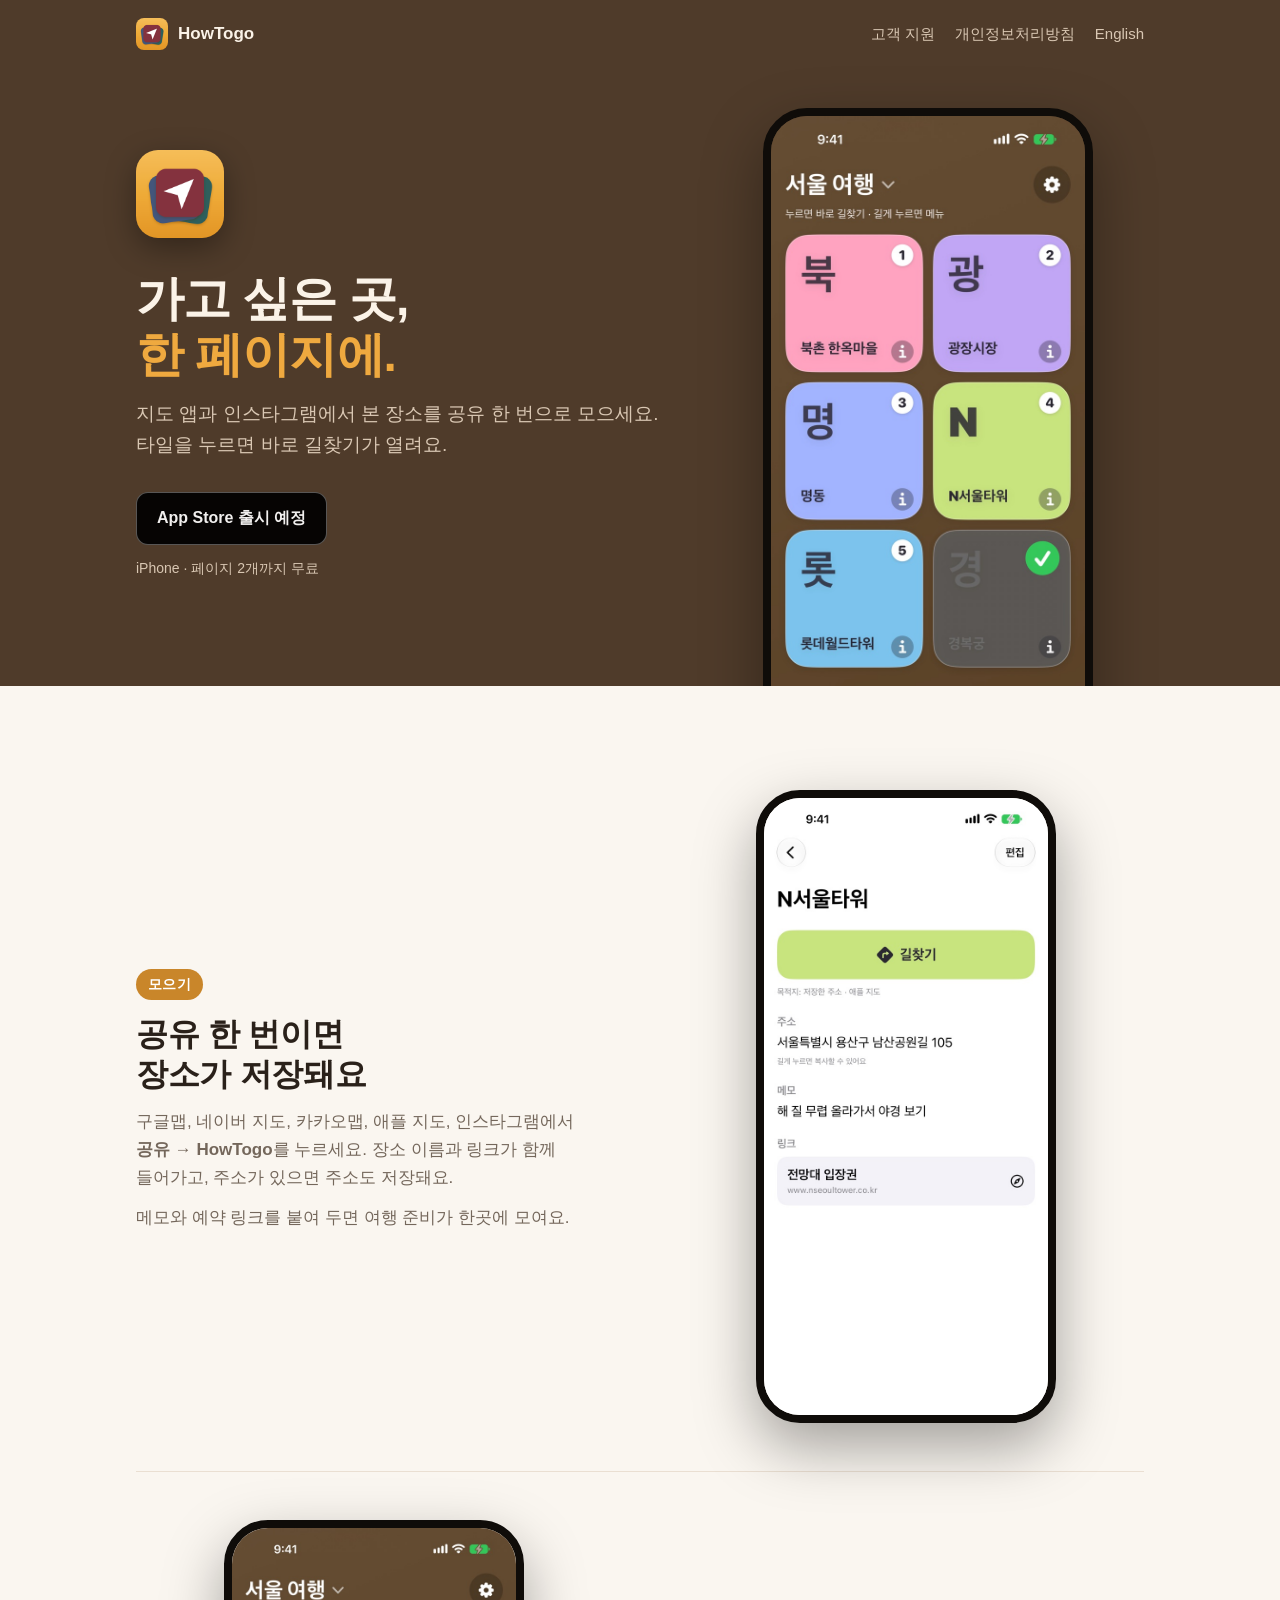
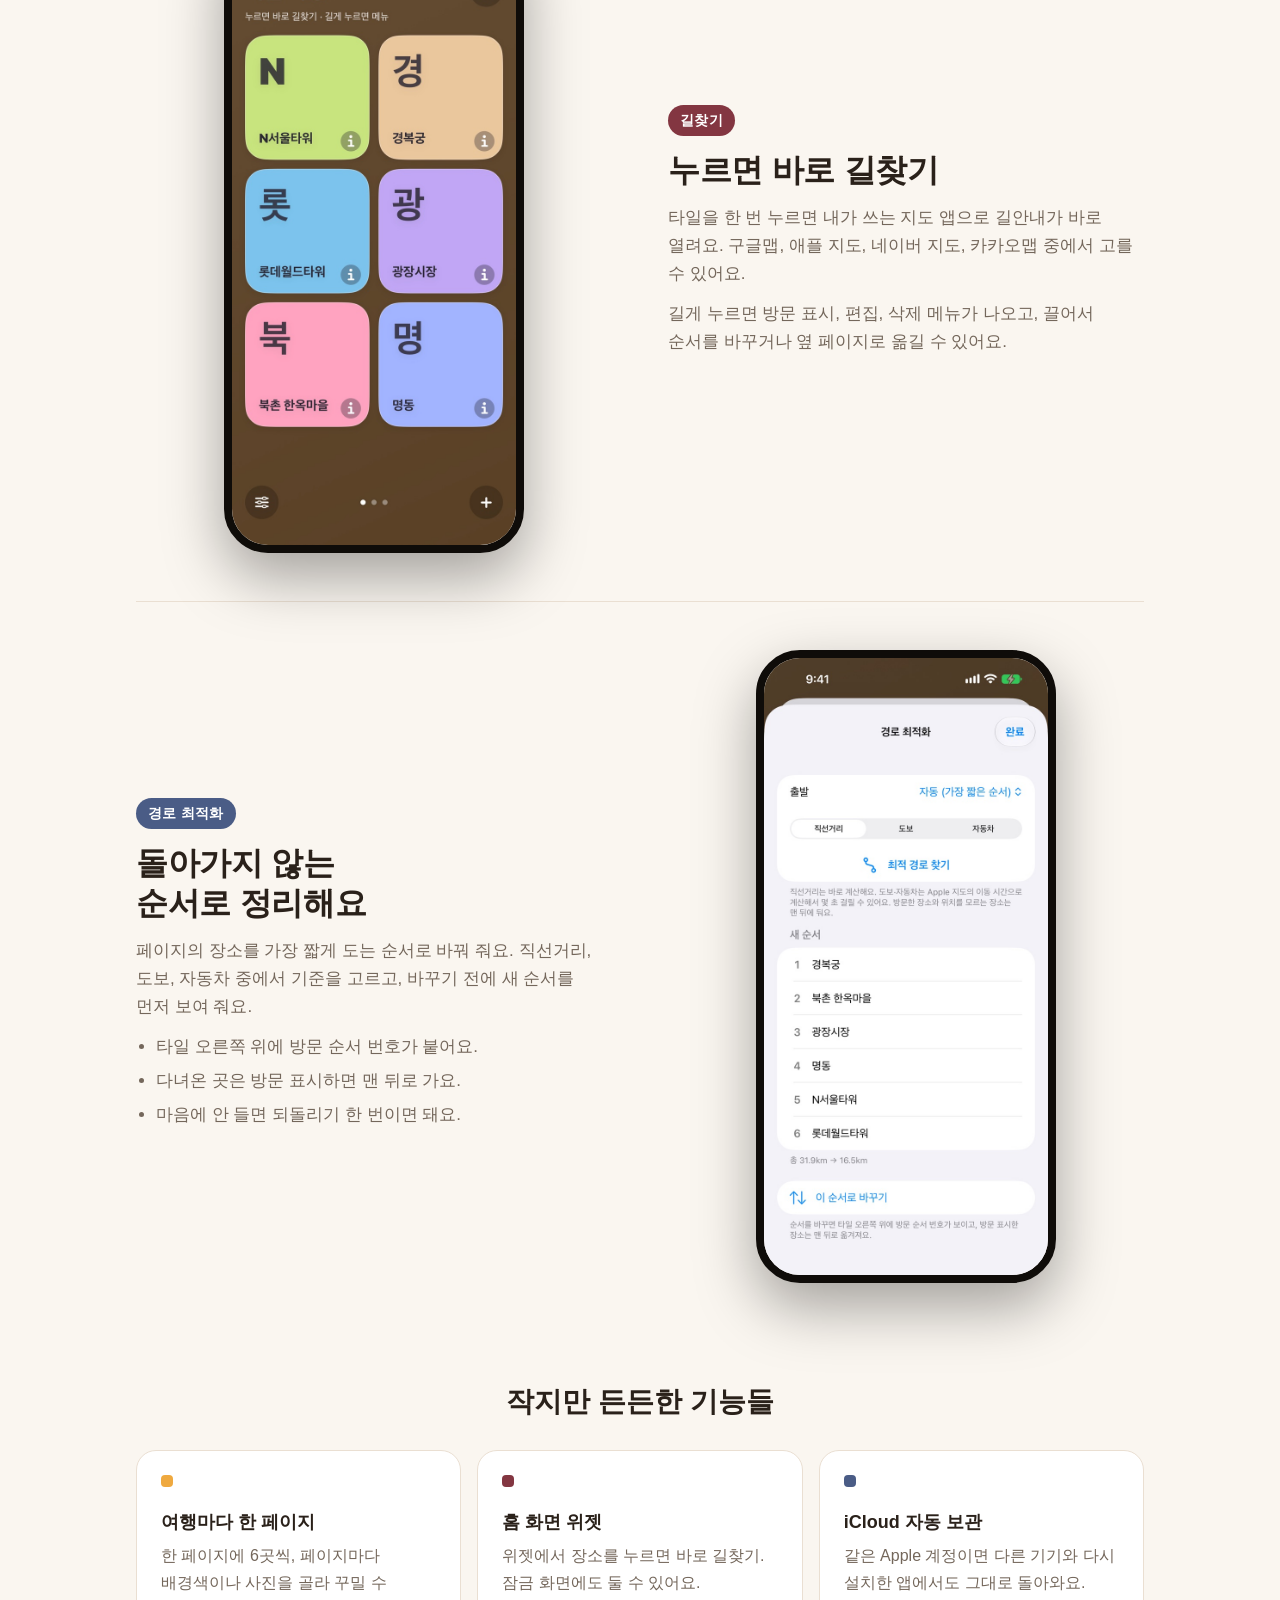
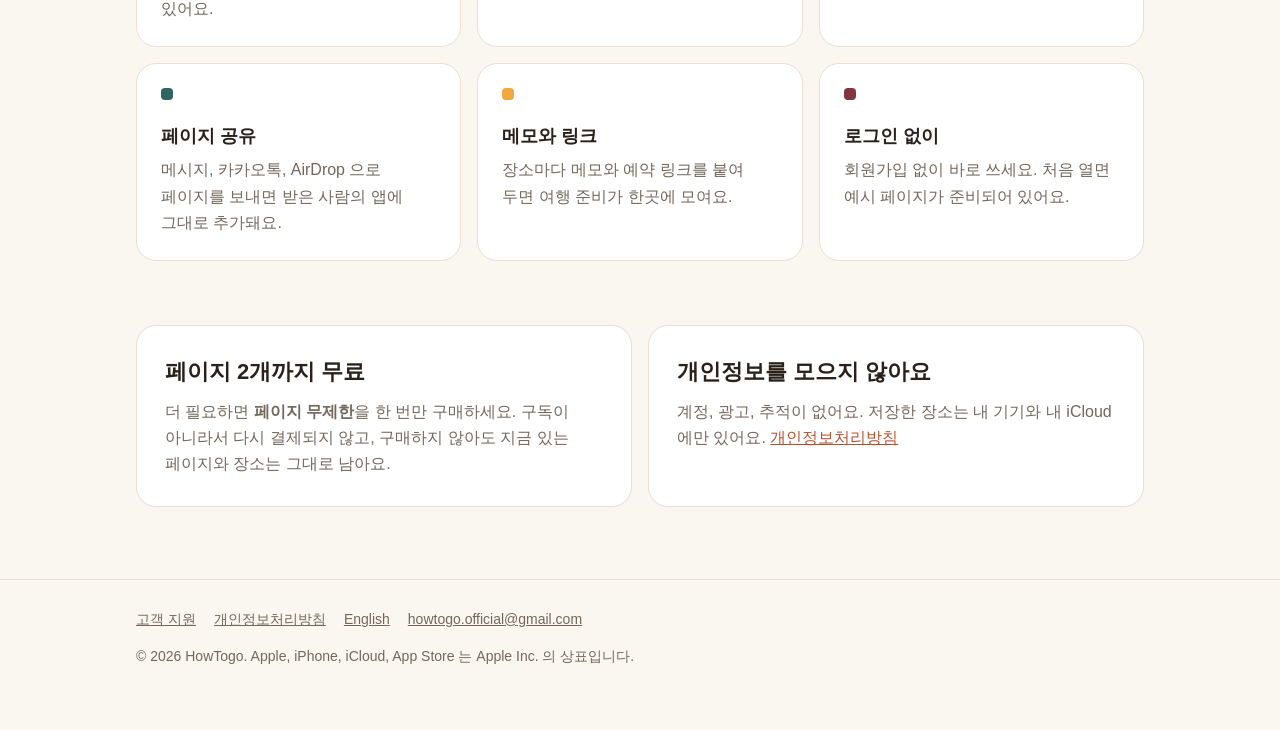
==== commit 6b1ccc90: "백업 파일 기능 안내 제거 (앱 빌드 15에서 숨김) - 소개 페이지: '백업 파일' 카드를 '메모와 링크' 로 교체 (한국어·영어) - 고객 지원: 파일로 내보내기 안내 대신 i" ====
--- a/index.html
+++ b/index.html
@@ -115,8 +115,8 @@
       </div>
       <div class="card">
         <span class="dot" style="background: var(--amber)"></span>
-        <h3>백업 파일</h3>
-        <p>모든 페이지를 파일 하나로 내보내고, 언제든 다시 가져올 수 있어요.</p>
+        <h3>메모와 링크</h3>
+        <p>장소마다 메모와 예약 링크를 붙여 두면 여행 준비가 한곳에 모여요.</p>
       </div>
       <div class="card">
         <span class="dot" style="background: var(--wine)"></span>
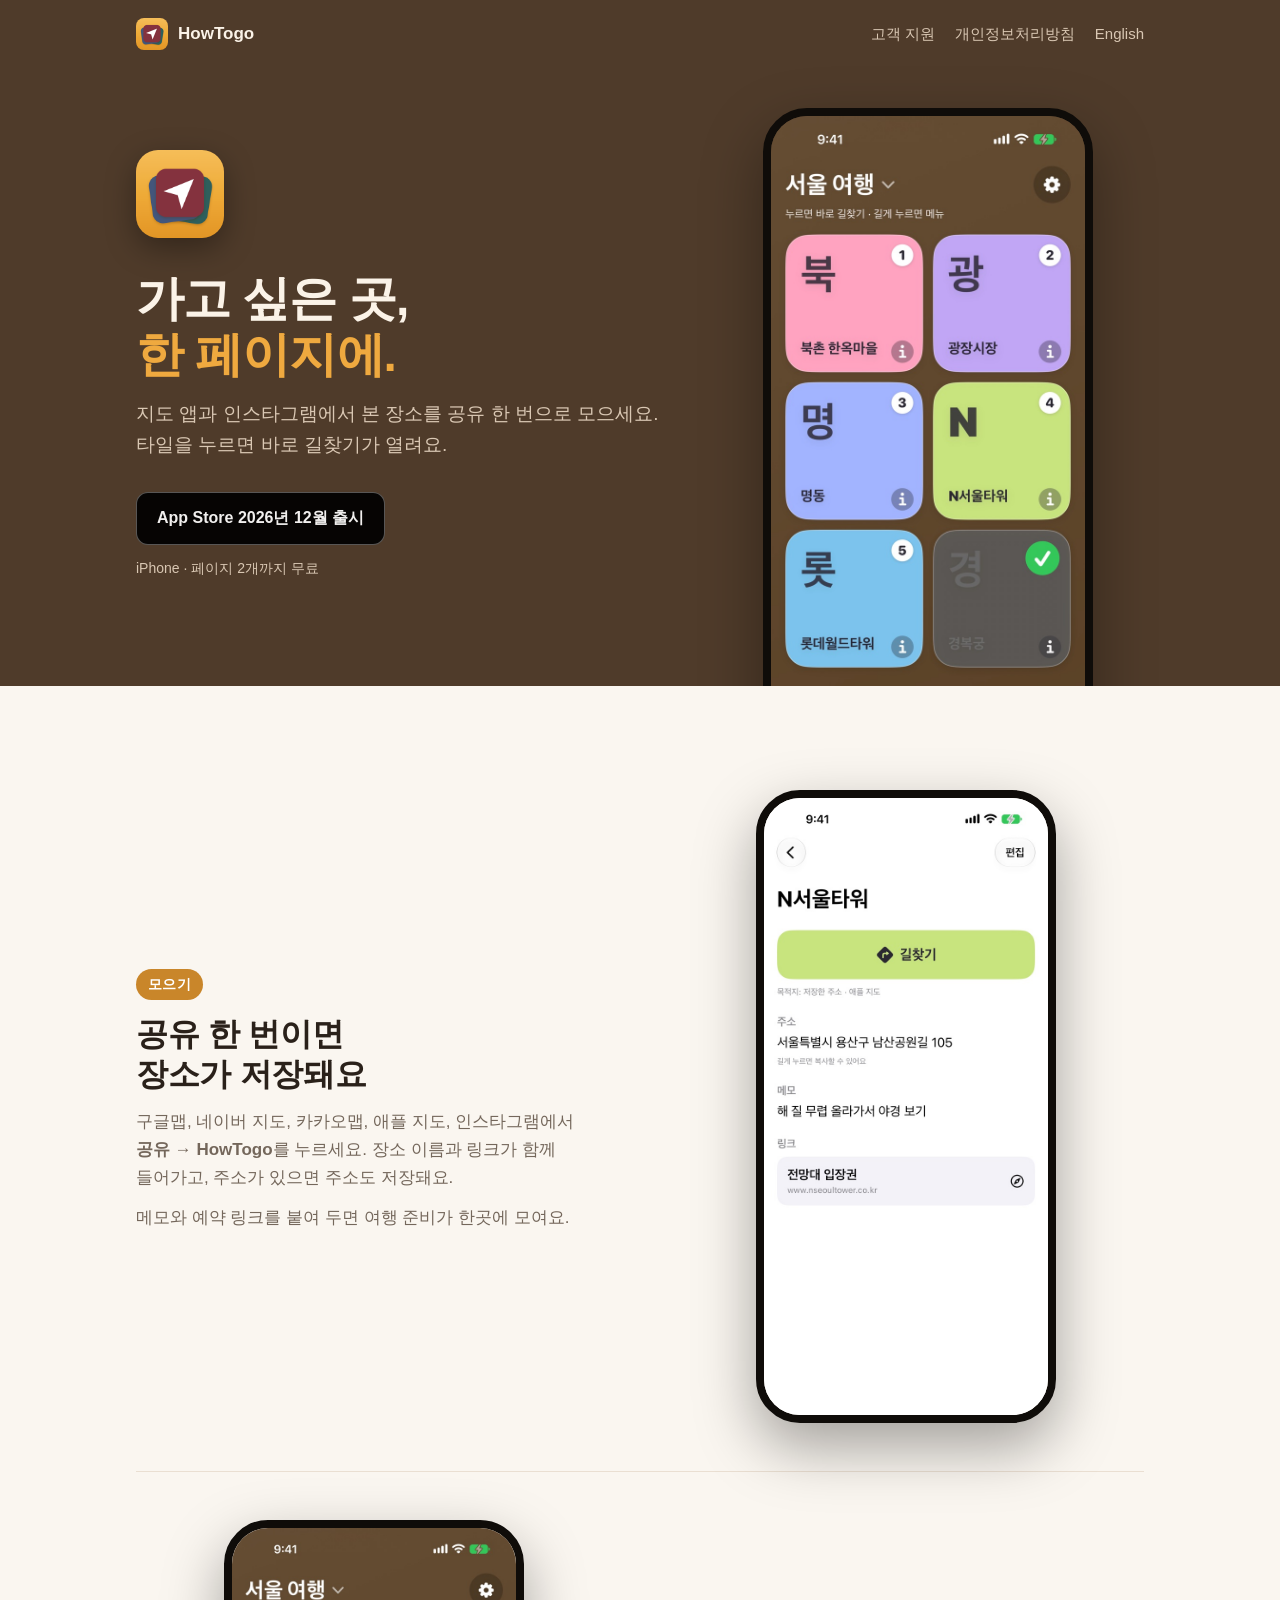
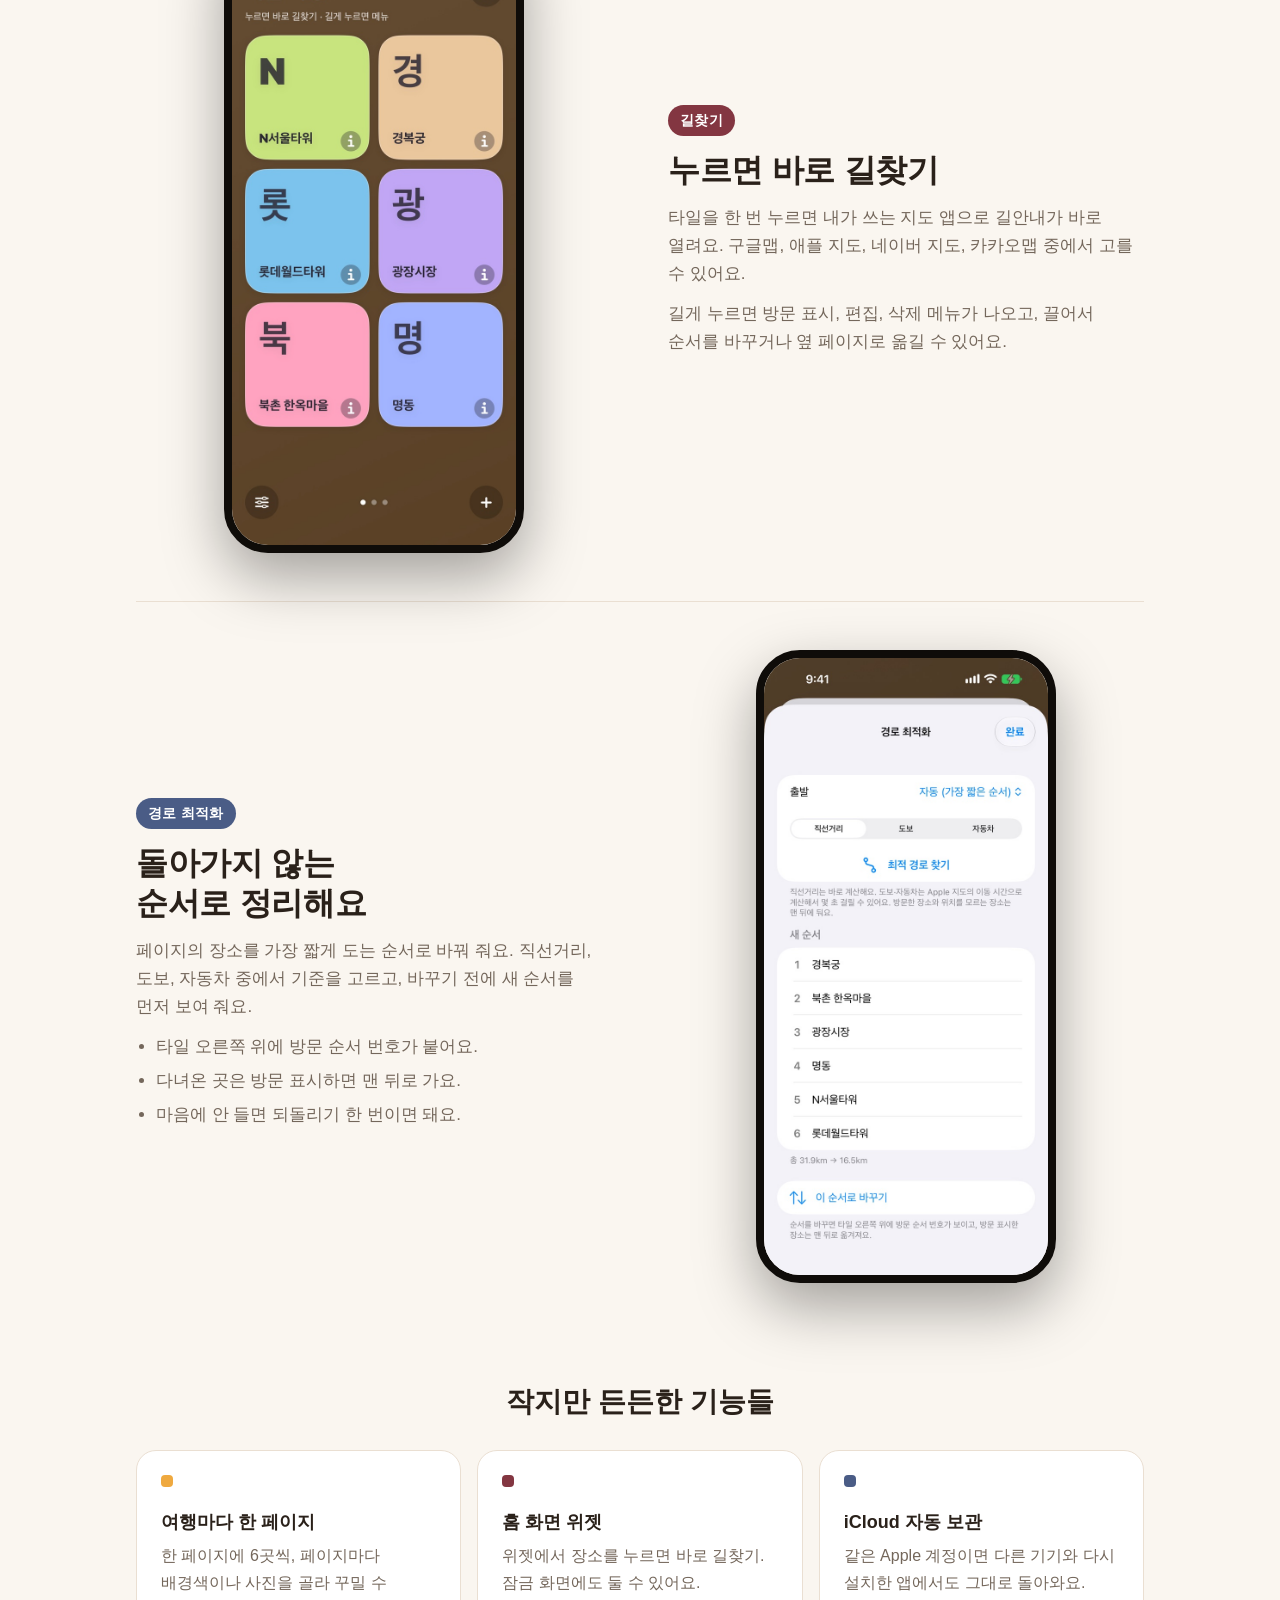
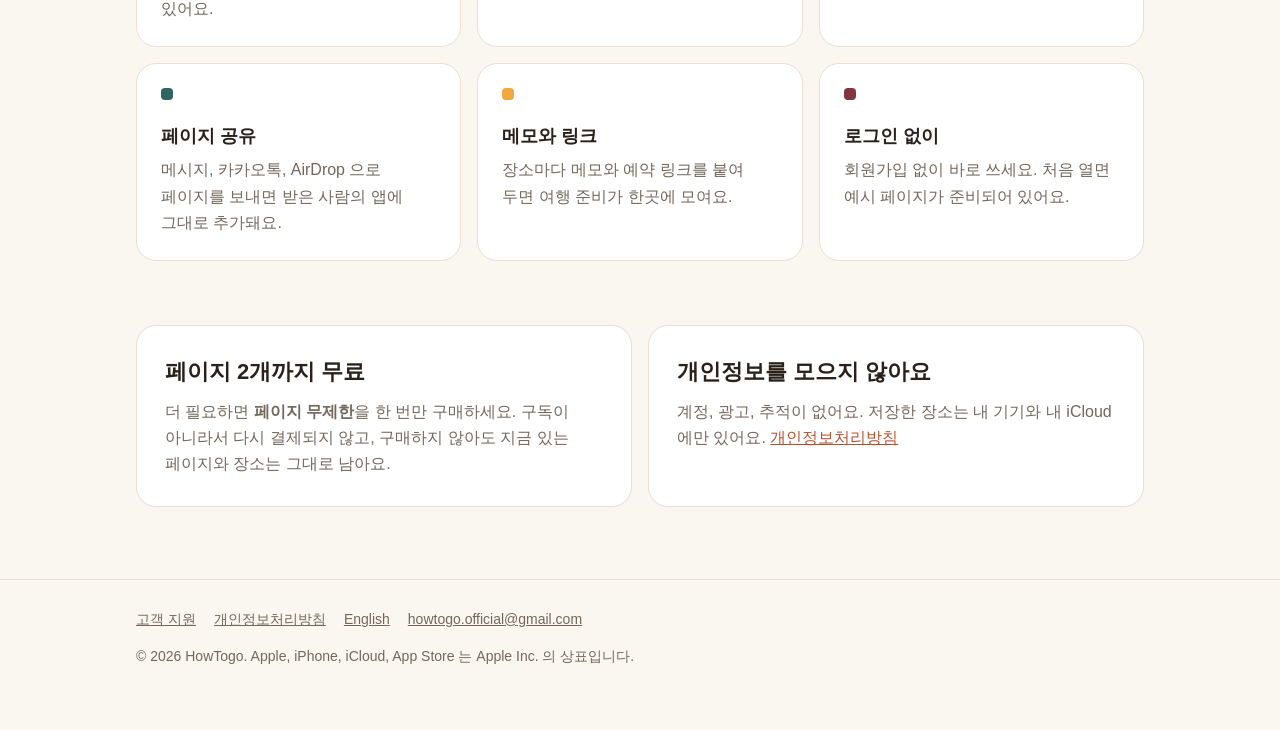
==== commit 959f33e3: "소개 페이지 출시 문구를 'App Store 2026년 12월 출시'로 변경 (한국어·영어) Co-Authored-By: Claude Opus 5.5 <noreply@anthrop" ====
--- a/index.html
+++ b/index.html
@@ -37,7 +37,7 @@
         <h1>가고 싶은 곳,<br><span class="accent">한 페이지에.</span></h1>
         <p class="lead">지도 앱과 인스타그램에서 본 장소를 공유 한 번으로 모으세요. 타일을 누르면 바로 길찾기가 열려요.</p>
         <!-- 출시 후: Apple 의 공식 "App Store 에서 다운로드" 배지로 바꾸고 href 에 앱 주소를 넣는다 -->
-        <a class="store-badge" aria-disabled="true">App Store 출시 예정</a>
+        <a class="store-badge" aria-disabled="true">App Store 2026년 12월 출시</a>
         <p class="hero-note">iPhone · 페이지 2개까지 무료</p>
       </div>
       <div class="hero-shot">
